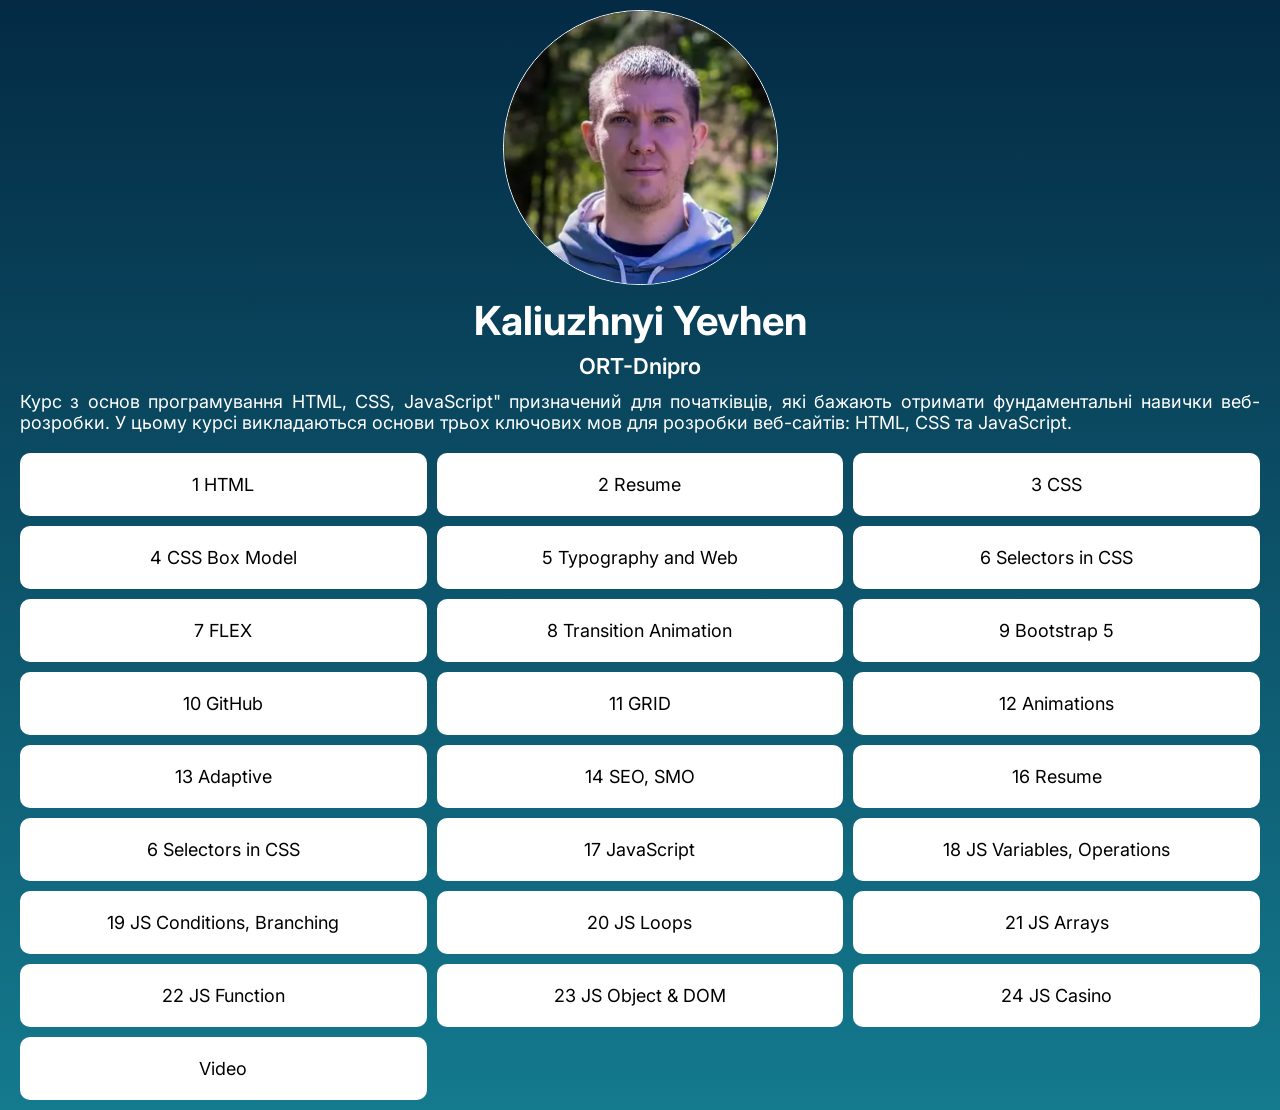
==== index.html @ d273cbda "save" ====
<!DOCTYPE html>
<html lang="en">
  <head>
    <meta charset="UTF-8">
    <meta http-equiv="X-UA-Compatible" content="IE=edge">
    <meta name="viewport" content="width=device-width, initial-scale=1.0">
    <meta name="robots" content="noindex, nofollow">
    <title>ORT-Dnipro Home Work</title>
    <link rel="stylesheet" href="css/style.css">
  </head>

  <body>
    <div class="wrapper">
      <header class="header"></header>
      <main class="main">
        <div class="main__container">
          <div class="about about--margin">
            <a href="./" class="about__link">
              <div class="about__img">
                <img src="img/evklzn.webp" alt="Kaliuzhnyi Yevhen photo">
              </div>
            </a>
            <h1 class="about__title">Kaliuzhnyi Yevhen</h1>
            <h2 class="about__subtitle subtitle">ORT-Dnipro</h2>
            <div class="about__text">
              <p>
                Курс з основ програмування HTML, CSS, JavaScript" призначений
                для початківців, які бажають отримати фундаментальні навички
                веб-розробки. У цьому курсі викладаються основи трьох ключових
                мов для розробки веб-сайтів: HTML, CSS та JavaScript.
              </p>
            </div>
          </div>

          <div class="items items--row">
            <a href="lesson01" class="item" target="blank">
              <div class="item__body item__body--column">
                <div class="item__link">1 HTML</div>
              </div>
            </a>

            <a href="lesson02" class="item" target="blank">
              <div class="item__body item__body--column">
                <div class="item__link">2 Resume</div>
              </div>
            </a>

            <a href="lesson03" class="item" target="blank">
              <div class="item__body item__body--column">
                <div class="item__link">3 CSS</div>
              </div>
            </a>

            <a href="lesson04" class="item" target="blank">
              <div class="item__body item__body--column">
                <div class="item__link">4 CSS Box Model</div>
              </div>
            </a>

            <a href="lesson05" class="item" target="blank">
              <div class="item__body item__body--column">
                <div class="item__link">5 Typography and Web</div>
              </div>
            </a>

            <a href="lesson06" class="item" target="blank">
              <div class="item__body item__body--column">
                <div class="item__link">6 Selectors in CSS</div>
              </div>
            </a>

            <a href="lesson07" class="item" target="blank">
              <div class="item__body item__body--column">
                <div class="item__link">7 FLEX</div>
              </div>
            </a>

            <a href="lesson08" class="item" target="blank">
              <div class="item__body item__body--column">
                <div class="item__link">8 Transition Animation</div>
              </div>
            </a>

            <a href="lesson09" class="item" target="blank">
              <div class="item__body item__body--column">
                <div class="item__link">9 Bootstrap 5</div>
              </div>
            </a>

            <a href="lesson10" class="item" target="blank">
              <div class="item__body item__body--column">
                <div class="item__link">10 GitHub</div>
              </div>
            </a>

            <a href="lesson11" class="item" target="blank">
              <div class="item__body item__body--column">
                <div class="item__link">11 GRID</div>
              </div>
            </a>

            <a href="lesson12" class="item" target="blank">
              <div class="item__body item__body--column">
                <div class="item__link">12 Animations</div>
              </div>
            </a>

            <a href="lesson13" class="item" target="blank">
              <div class="item__body item__body--column">
                <div class="item__link">13 Adaptive</div>
              </div>
            </a>

            <a href="lesson14" class="item" target="blank">
              <div class="item__body item__body--column">
                <div class="item__link">14 SEO, SMO</div>
              </div>
            </a>

            <a href="lesson15" class="item" target="blank">
              <div class="item__body item__body--column">
                <div class="item__link">16 Resume</div>
              </div>
            </a>

            <a href="lesson16" class="item" target="blank">
              <div class="item__body item__body--column">
                <div class="item__link">6 Selectors in CSS</div>
              </div>
            </a>

            <a href="lesson17" class="item" target="blank">
              <div class="item__body item__body--column">
                <div class="item__link">17 JavaScript</div>
              </div>
            </a>

            <a href="lesson18" class="item" target="blank">
              <div class="item__body item__body--column">
                <div class="item__link">18 JS Variables, Operations</div>
              </div>
            </a>

            <a href="lesson19" class="item" target="blank">
              <div class="item__body item__body--column">
                <div class="item__link">19 JS Conditions, Branching</div>
              </div>
            </a>

            <a href="lesson20" class="item" target="blank">
              <div class="item__body item__body--column">
                <div class="item__link">20 JS Loops</div>
              </div>
            </a>

            <a href="lesson21" class="item" target="blank">
              <div class="item__body item__body--column">
                <div class="item__link">21 JS Arrays</div>
              </div>
            </a>

            <a href="lesson22" class="item" target="blank">
              <div class="item__body item__body--column">
                <div class="item__link">22 JS Function</div>
              </div>
            </a>

            <a href="lesson23" class="item" target="blank">
              <div class="item__body item__body--column">
                <div class="item__link">23 JS Object & DOM</div>
              </div>
            </a>

            <a href="lesson24" class="item" target="blank">
              <div class="item__body item__body--column">
                <div class="item__link">24 JS Casino</div>
              </div>
            </a>

            <a
              href="https://www.youtube.com/playlist?list=PLS9lGpungYvZp4MRZH42xHVOM2UXSrjYI"
              class="item"
              target="blank">
              <div class="item__body item__body--column">
                <div class="item__link">Video</div>
              </div>
            </a>
          </div>
        </div>
      </main>
      <footer class="footer"></footer>
    </div>
  </body>
</html>
---- css/style.css ----
@import url("https://fonts.googleapis.com/css?family=Inter:regular,600,700&display=swap");
*,
*::before,
*::after {
  padding: 0;
  margin: 0;
  border: 0;
  -webkit-box-sizing: border-box;
          box-sizing: border-box;
}

*::before,
*::after {
  display: inline-block;
}

a {
  text-decoration: none;
  color: inherit;
  display: inline-block;
}

li {
  list-style: none;
}

img {
  vertical-align: top;
}

h1,
h2,
h3,
h4,
h5,
h6 {
  font-weight: inherit;
  font-size: inherit;
}

input,
button,
textarea {
  font-family: inherit;
  font-size: inherit;
  line-height: inherit;
}

button {
  color: inherit;
  background-color: transparent;
}

button,
select,
option {
  cursor: pointer;
}

input[type=text],
input[type=email],
input[type=tel],
textarea {
  -webkit-appearance: none;
     -moz-appearance: none;
          appearance: none;
  resize: vertical;
  width: 100%;
}

input {
  width: 100%;
}

body {
  background-image: -webkit-gradient(linear, left top, left bottom, from(rgb(4, 42, 68)), to(rgb(20, 122, 142)));
  background-image: linear-gradient(rgb(4, 42, 68), rgb(20, 122, 142));
  background-repeat: no-repeat;
  background-size: cover;
  font-family: "Inter", sans-serif;
  font-size: 18px;
  color: #ffffff;
}

[class*=__container] {
  max-width: 1270px;
  margin: auto;
  padding-left: 15px;
  padding-right: 15px;
}

.wrapper {
  min-height: 100vh;
  overflow: clip;
  display: -webkit-box;
  display: -ms-flexbox;
  display: flex;
  -webkit-box-orient: vertical;
  -webkit-box-direction: normal;
      -ms-flex-direction: column;
          flex-direction: column;
}
.wrapper > main {
  -webkit-box-flex: 1;
      -ms-flex-positive: 1;
          flex-grow: 1;
  text-align: center;
  display: -webkit-box;
  display: -ms-flexbox;
  display: flex;
  padding: 10px 0;
}

.about--margin {
  margin-bottom: 20px;
}
.about__img {
  margin: 0 auto;
  margin-bottom: 10px;
  max-width: 275px;
}
.about__img img {
  border-radius: 50%;
  border: 1px solid rgb(255, 255, 255);
  height: 100%;
  width: 100%;
  aspect-ratio: 275/275;
  -o-object-fit: cover;
     object-fit: cover;
  -webkit-transition: border 0.3s;
  transition: border 0.3s;
}
.about__img img:hover {
  border: 1px solid rgba(255, 255, 255, 0.5);
}
.about__title {
  font-size: 40px;
  font-weight: 700;
  line-height: 1.3;
  margin-bottom: 5px;
}
.about__subtitle {
  font-size: 22px;
  font-weight: 600;
  line-height: 1.3;
  margin-bottom: 10px;
}
.about__text {
  text-align: justify;
}
.about__text--column {
  max-width: 350px;
  padding: 0 1px;
}
@media (max-width: 767.98px) {
  .about__text {
    max-width: 350px;
  }
}
.about__text > p:not(:last-child) {
  margin-bottom: 10px;
}

.items {
  display: grid;
  gap: 10px;
}
.items--column {
  grid-template-columns: repeat(auto-fill, minmax(290px, 350px));
  grid-auto-rows: 1fr;
  -webkit-box-pack: center;
      -ms-flex-pack: center;
          justify-content: center;
}
.items--row {
  width: 100%;
  grid-template-columns: repeat(auto-fill, minmax(320px, 3fr));
  grid-auto-rows: 1fr;
}
@media (max-width: 767.98px) {
  .items--row {
    grid-template-columns: repeat(auto-fill, minmax(290px, 350px));
  }
}

.item {
  border: 1px solid transparent;
  border-radius: 10px;
  padding: 10px;
  background-color: rgb(255, 255, 255);
  min-height: 63px;
  -webkit-transition: all 0.3s;
  transition: all 0.3s;
}
.item:hover {
  border: 1px solid rgb(255, 255, 255);
  background-color: transparent;
}
.item:hover .item__body > * {
  color: rgb(255, 255, 255);
}
.item__body {
  display: -webkit-box;
  display: -ms-flexbox;
  display: flex;
  gap: 5px;
}
.item__body--column {
  -webkit-box-orient: vertical;
  -webkit-box-direction: normal;
      -ms-flex-direction: column;
          flex-direction: column;
  -webkit-box-pack: space-evenly;
      -ms-flex-pack: space-evenly;
          justify-content: space-evenly;
  height: 100%;
}
.item__body--row {
  -webkit-box-orient: horizontal;
  -webkit-box-direction: normal;
      -ms-flex-direction: row;
          flex-direction: row;
  -webkit-box-pack: center;
      -ms-flex-pack: center;
          justify-content: center;
  -webkit-box-align: center;
      -ms-flex-align: center;
          align-items: center;
  gap: 25px;
  height: 100%;
}
.item__link {
  color: rgb(0, 0, 0);
}
.item__theory {
  color: rgb(67, 67, 67);
  font-size: 16px;
}
.item__about {
  color: rgb(67, 67, 67);
  font-size: 16px;
}
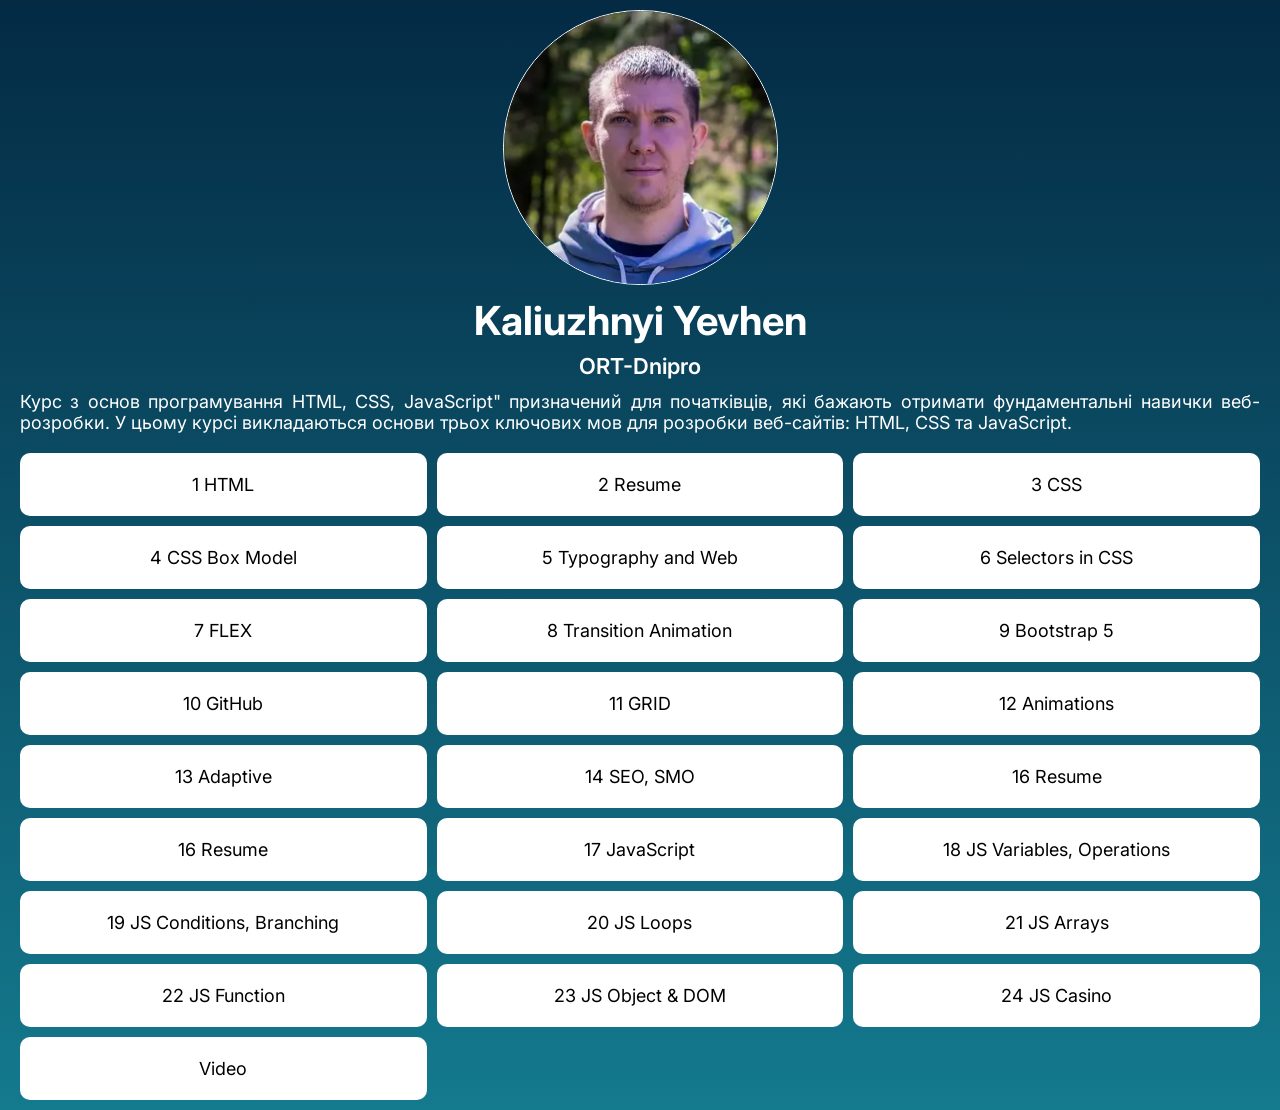
==== commit b230686d: "Update index.html" ====
--- a/index.html
+++ b/index.html
@@ -125,7 +125,7 @@
 
             <a href="lesson16" class="item" target="blank">
               <div class="item__body item__body--column">
-                <div class="item__link">6 Selectors in CSS</div>
+                <div class="item__link">16 Resume</div>
               </div>
             </a>
 
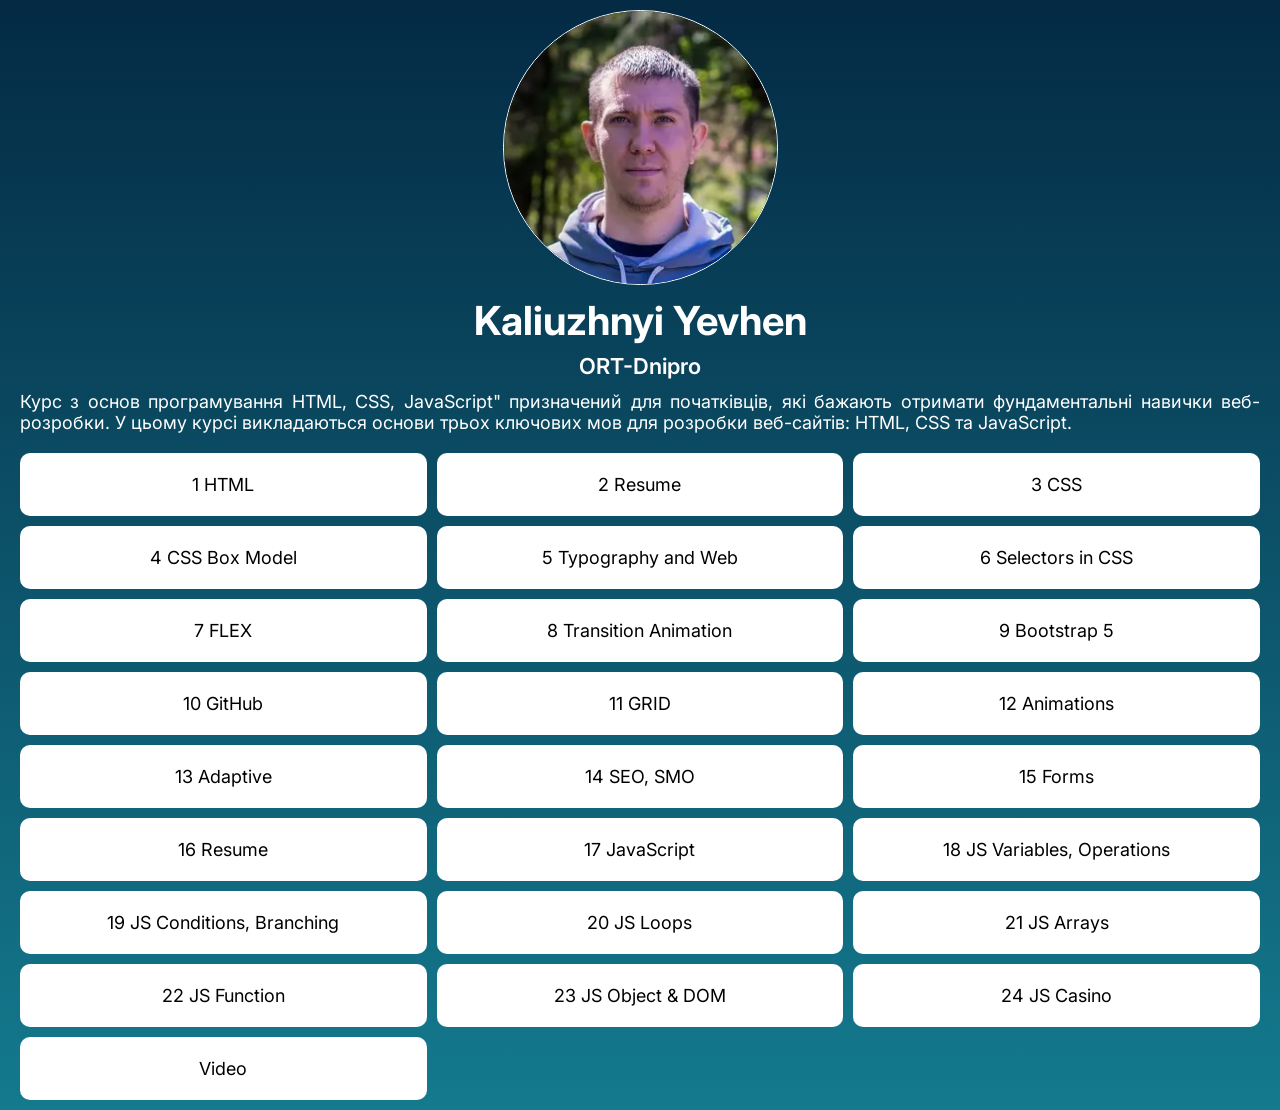
==== commit d77dee61: "Update index.html" ====
--- a/index.html
+++ b/index.html
@@ -119,7 +119,7 @@
 
             <a href="lesson15" class="item" target="blank">
               <div class="item__body item__body--column">
-                <div class="item__link">16 Resume</div>
+                <div class="item__link">15 Forms</div>
               </div>
             </a>
 
